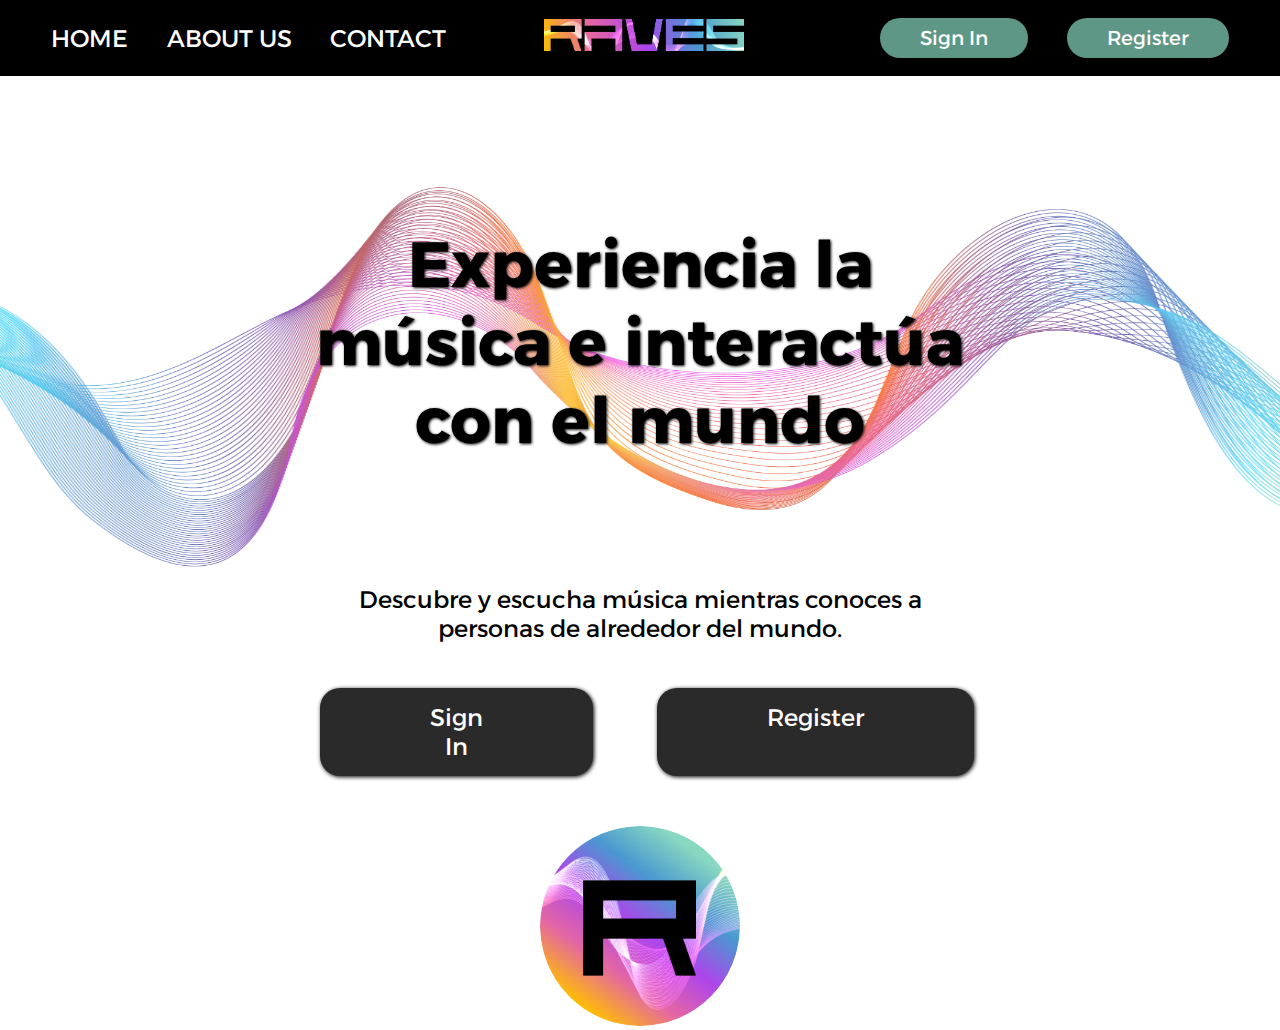
==== src/pages/index.html @ dfc6857e "Add hero section" ====
<!DOCTYPE html>
<html lang="es">
<head>
    <meta charset="UTF-8">
    <meta name="viewport" content="width=device-width, initial-scale=1.0">
    <title>Raves</title>
    <link rel="stylesheet" href="../css/landing-page.css">
    <link rel="stylesheet" href="../css/layout.css">
    <link rel="preconnect" href="https://fonts.googleapis.com">
    <link rel="preconnect" href="https://fonts.gstatic.com/" crossorigin>
    <link href="https://fonts.googleapis.com/css2?family=Alexandria:wght@100..900&family=Raleway:wght@300&family=Rubik:ital@1&display=swap" rel="stylesheet">
</head>
<body>
    <!-- Menu -->
    <nav>
        <div class="nav-left">
            <ul class="nav-links">
                <li><a href="#hero">HOME</a></li>
                <li><a href="#about">ABOUT US</a></li>
                <li><a href="#contact">CONTACT</a></li>
            </ul>
        </div>
        <div class="logo">
            <a href="#hero"><img src="../images/logotipo.png" alt=""></a>
        </div>
        <div class="auth-buttons">
            <a href="sign-in.html">Sign In</a>
            <a href="register.html">Register</a>
        </div>
    </nav>
    <!-- Sección principal -->
    <section id="hero" class="hero-section">
        <h1>Experiencia la música e interactúa con el mundo</h1>
        <p>Descubre y escucha música mientras conoces a personas de alrededor del mundo.</p>
        <div class="hero-buttons">
            <a href="sign-in.html">Sign In</a>
            <a href="register.html">Register</a>
        </div>
        <div class="logo-icon">
            <img src="../images/icono.png" alt="icono">
        </div>
    </section>
</body>
</html>
---- src/css/landing-page.css ----
/* Hero section */
.hero-section {
    text-align: center;
    width: 100vw;
    height: 100%;
    display: flex;
    flex-direction: column;
    align-items: center;
    justify-content: center;
}

.hero-section h1 {
    padding: 25vh 0 14vh;  
    max-width: 55vw;
    text-align: center;
}

.hero-section p {
    font-size: 1.5rem;
    font-weight: 400;
    color: #000000;
    margin-bottom: 5vh;
    max-width: 45vw;
    text-align: center;
}

.hero-buttons {
    display: flex;
    gap:5vw;
    max-width: 50vw;
    margin-bottom: 50px;
}

.hero-buttons a {
    background-color: #2A2A2A;
    color: #ffffff;
    padding: 15px 110px;
    border-radius: 20px;
    font-weight: 400;
    text-decoration: none;
    box-shadow: 1px 1px 4px black;
    transition: 0.3s ease;
}

.hero-buttons a:hover {
    background-color: #FFBF00;
}


.logo-icon img {
    width: 200px;
    border-radius: 50%;
}

/* Waves */
.hero-section::before {
    content: "";
    position: absolute;
    top: -4%;
    left: 50vw;
    transform: translateX(-49%) scale(1.1, 0.6);
    height: 828px;
    width: 2436px;
    background: url('../images/hero.png') no-repeat center;
    z-index: -1;
    opacity: 0.8;
}
---- src/css/layout.css ----
/* General */
* {
    margin: 0;
    padding: 0;
    font-family: "Alexandria", sans-serif;
}

html, body {
    overflow-x: hidden;
    scroll-behavior: smooth;
}

/* Fonts */
h1 {
    font-size: 4rem;
    color: #000;
    font-weight: 700;
    text-shadow: 1px 1px 3px black;
}

a {
    font-size: 1.5rem;
    font-weight: 400;
    color: #ffffff;
    text-decoration: none;
}

p {
    font-size: 1.5rem;
    font-weight: 400;
    color: #000000;
}

/* Nav */
nav {
    position: fixed;
    width: 92vw;
    z-index: 100;
    background-color: #000;
    display: flex;
    justify-content: space-between;
    align-items: center;
    padding: 20px 4vw ;
    height: 4vh;
}

.nav-links {
    list-style: none;
    display: flex;
    gap: 3vw;
}

nav img {
    width: 200px;
    margin-right: 3vw;
}

.auth-buttons {
    display:flex;
    gap: 3vw;
}

.auth-buttons a {
    padding: 8px 40px;
    text-decoration: none;
    font-size: 1.25rem;
    border-radius: 20px;
    background-color: #5F9786;
    transition: 0.3s ease;
}

.auth-buttons a:hover {
    background-color: #FFBF00;
}
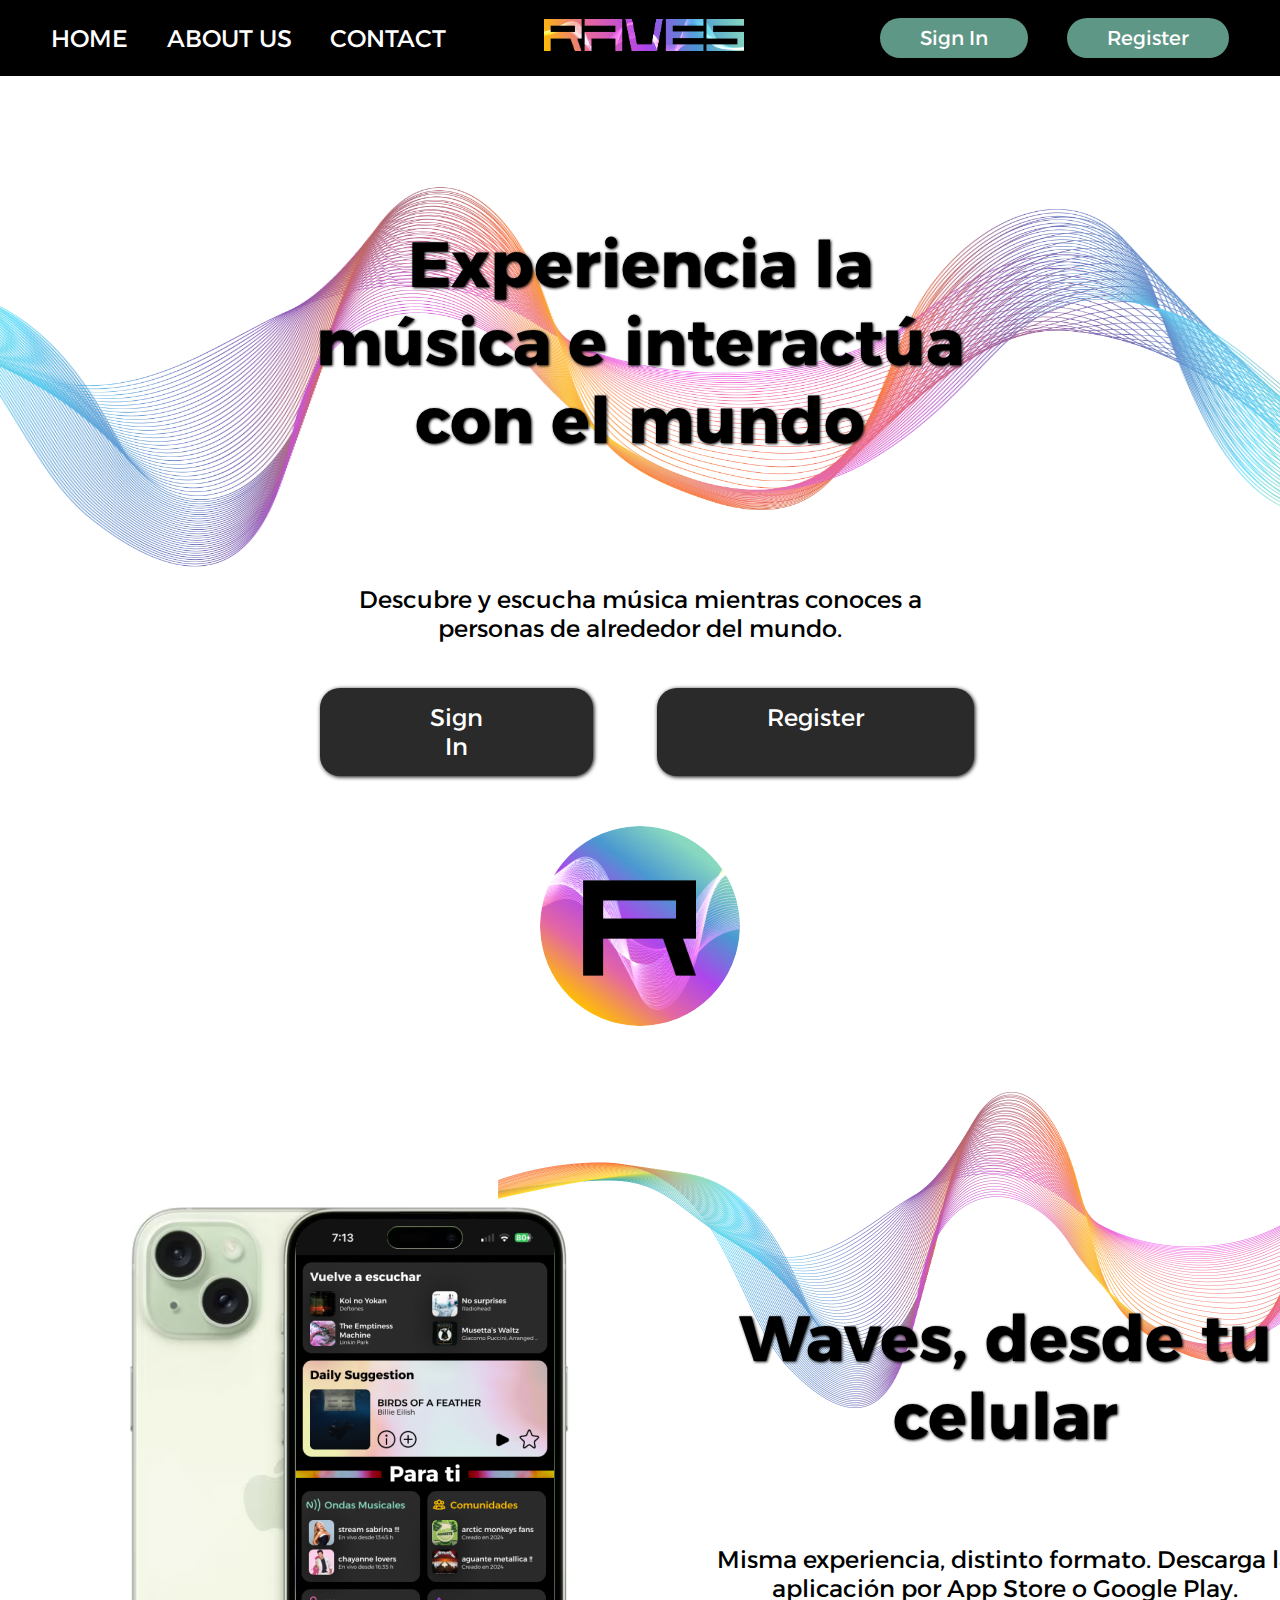
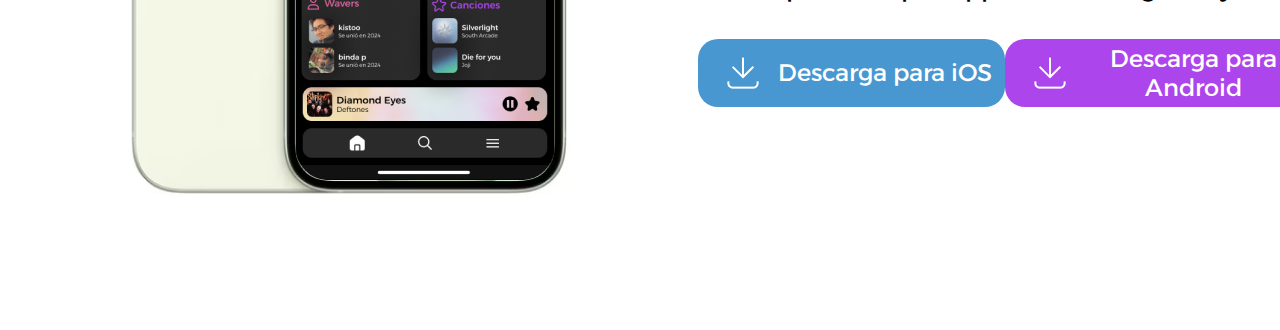
==== commit 0f00d68d: "Add download section" ====
--- a/src/pages/index.html
+++ b/src/pages/index.html
@@ -40,5 +40,19 @@
             <img src="../images/icono.png" alt="icono">
         </div>
     </section>
+    <!--Sección descarga-->
+    <section class="download-section">
+        <div class="download-left">
+            <img src="../images/smartphone.png" alt="">
+        </div>
+        <div class="download-right">
+            <h1>Waves, desde tu celular</h1>
+            <p>Misma experiencia, distinto formato. Descarga la aplicación por App Store o Google Play.</p>
+            <div class="download-buttons">
+                <a href="https://www.apple.com/la/app-store/"><img src="../images/download-icon.png" alt=""> Descarga para iOS</a>
+                <a href="https://play.google.com/store/games?hl=es_419"><img src="../images/download-icon.png" alt=""> Descarga para Android</a>
+            </div>
+        </div>
+    </section>
 </body>
 </html>--- a/src/css/landing-page.css
+++ b/src/css/landing-page.css
@@ -64,4 +64,63 @@
     background: url('../images/hero.png') no-repeat center;
     z-index: -1;
     opacity: 0.8;
-}+}
+
+/*Download section*/
+.download-section {
+    margin-top:5vh;
+    height:95vh;
+    width: 80vw;
+    display: flex;
+    gap: 10vw;
+    margin-left: 10vw;
+    align-items: center;
+}
+
+.download-right {
+    text-align: center;
+    width: 60%;
+}
+
+.download-section h1 {
+    padding: 0 0 10vh;  
+    text-align: center;
+}
+
+
+.download-buttons{
+    display: flex;
+    justify-content: space-between;
+}
+
+.download-buttons a {
+    margin-top: 4vh;
+    display: flex;
+    gap: 10px;
+    color: #ffffff;
+    background-color: #AD45EC;
+    padding: 5px 10px 5px 20px;
+    width: 335px;
+    border-radius: 20px;
+    font-weight: 400;
+    text-decoration: none;
+    align-items: center;
+}
+
+.download-buttons a:first-of-type{
+    background-color: #4997D0;
+}
+
+/* Waves */
+.download-section::before {
+    content: "";
+    position: absolute;
+    top: 93%;
+    left: -5vw;
+    transform: scale(0.7, 0.5);
+    height: 828px;
+    width: 2436px;
+    background: url('../images/hero.png') no-repeat center;
+    z-index: -1;
+    opacity: 0.8;
+}
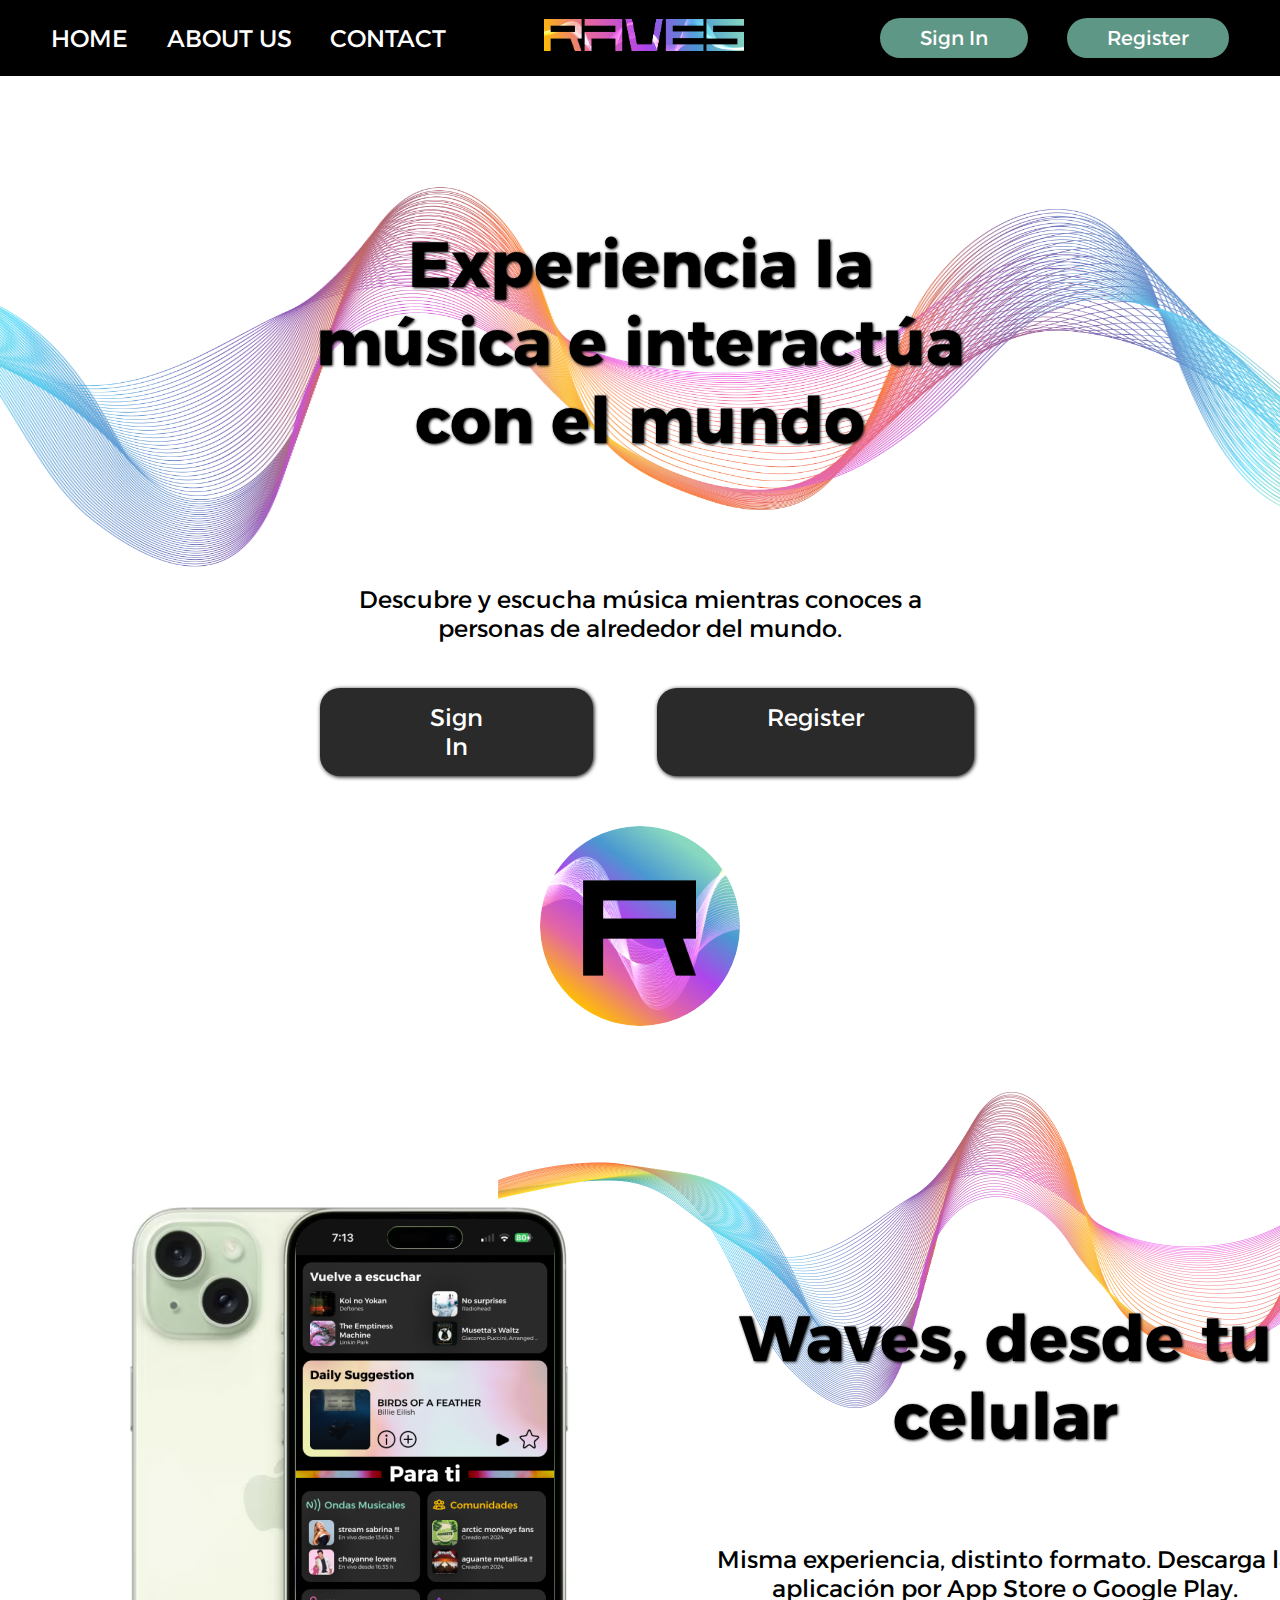
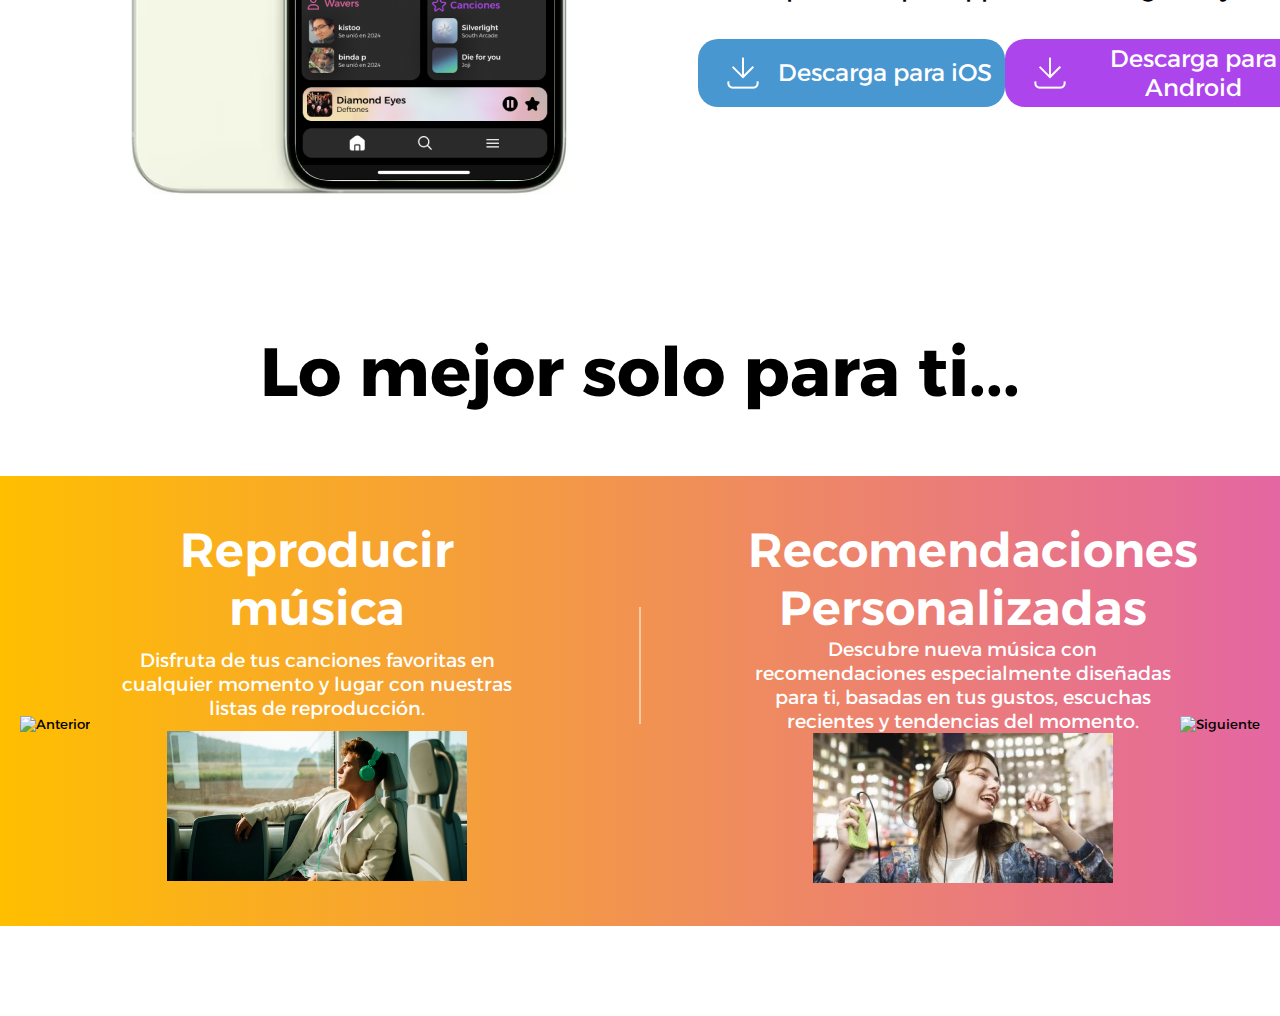
==== commit 1473623d: "Add carousel section" ====
--- a/src/pages/index.html
+++ b/src/pages/index.html
@@ -28,7 +28,8 @@
             <a href="register.html">Register</a>
         </div>
     </nav>
-    <!-- Sección principal -->
+
+    <!-- Hero section -->
     <section id="hero" class="hero-section">
         <h1>Experiencia la música e interactúa con el mundo</h1>
         <p>Descubre y escucha música mientras conoces a personas de alrededor del mundo.</p>
@@ -40,7 +41,8 @@
             <img src="../images/icono.png" alt="icono">
         </div>
     </section>
-    <!--Sección descarga-->
+
+    <!-- Download section -->
     <section class="download-section">
         <div class="download-left">
             <img src="../images/smartphone.png" alt="">
@@ -54,5 +56,78 @@
             </div>
         </div>
     </section>
+
+    <!-- Carousel section -->
+    <section class="carousel-section">
+        <h2>Lo mejor solo para ti...</h2>
+        <div class="carousel">
+            <button class="carousel-control left">
+                <img src="../images/left-control.png" alt="Anterior">
+            </button>
+
+            <div class="carousel-inner">
+                <div class="carousel-item carousel-item-1">
+                    <div class="carousel-column carousel-left">
+                        <h3>Reproducir música</h3>
+                        <p>Disfruta de tus canciones favoritas en cualquier momento y lugar con nuestras listas de reproducción.</p>
+                        <img src="../images/feature-1.png" alt="Reproducir música" class="carousel-image">
+                    </div>
+                    <div class="separator"></div>
+                    <div class="carousel-column carousel-right">
+                        <h3>Recomendaciones Personalizadas</h3>
+                        <p>Descubre nueva música con recomendaciones especialmente diseñadas para ti, basadas en tus gustos, escuchas recientes y tendencias del momento.</p>
+                        <img src="../images/feature-2.png" alt="Recomendaciones personalizadas" class="carousel-image">
+                    </div>
+                </div>
+
+                <div class="carousel-item carousel-item-2">
+                    <div class="carousel-column carousel-left">
+                        <h3>Mapas Musicales</h3>
+                        <p>Explora qué música está sonando en distintas partes del mundo. Descubre escenas locales, artistas emergentes y las tendencias musicales globales, todo en tiempo real.</p>
+                        <img src="../images/feature-3.png" alt="Mapas Musicales" class="carousel-image">
+                    </div>
+                    <div class="separator"></div>
+                    <div class="carousel-column carousel-right">
+                        <h3>Ondas Musicales</h3>
+                        <p>Únete o crea sesiones en vivo donde puedes escuchar música junto a amigos o desconocidos en tiempo real, compartir reacciones y comentarios.</p>
+                        <img src="../images/feature-4.png" alt="Ondas Musicales" class="carousel-image">
+                    </div>
+                </div>
+
+                <div class="carousel-item carousel-item-3">
+                    <div class="carousel-column carousel-left">
+                        <h3>Comunidades</h3>
+                        <p>Participa en comunidades de personas con intereses musicales similares, conecta, comparte playlists, realiza y reacciona a publicaciones.</p>
+                        <img src="../images/feature-5.png" alt="Comunidades" class="carousel-image">
+                    </div>
+                    <div class="separator"></div>
+                    <div class="carousel-column carousel-right">
+                        <h3>Wavers</h3>
+                        <p>Sigue a otros usuarios llamados "Wavers", interactúa con ellos y comparte experiencias musicales en una plataforma donde la música une a las personas de forma única.</p>
+                        <img src="../images/feature-6.png" alt="Wavers" class="carousel-image">
+                    </div>
+                </div>
+
+                <div class="carousel-item carousel-item-4">
+                    <div class="carousel-column carousel-left">
+                        <h3>Perfiles Sonoros</h3>
+                        <p>Personaliza tu "Perfil Sonoro" que refleja tu identidad musical a través de géneros, playlists y un paisaje sonoro visual, conectando con personas que comparten tus gustos.</p>
+                        <img src="../images/feature-7.png" alt="Perfiles Sonoros" class="carousel-image">
+                    </div>
+                    <div class="separator"></div>
+                    <div class="carousel-column carousel-right">
+                        <h3>Estadísticas e Historial</h3>
+                        <p>Accede a estadísticas detalladas sobre tu actividad musical, tus canciones más escuchadas, y revisa el historial de tus descubrimientos musicales, todo en un solo lugar.</p>
+                        <img src="../images/feature-8.png" alt="Estadísticas e Historial" class="carousel-image">
+                    </div>
+                </div>
+            </div>
+
+            <button class="carousel-control right">
+                <img src="../images/right-control.png" alt="Siguiente">
+            </button>
+        </div>
+    </section>
+    <script src="../js/main.js"></script>
 </body>
 </html>--- a/src/css/landing-page.css
+++ b/src/css/landing-page.css
@@ -66,7 +66,7 @@
     opacity: 0.8;
 }
 
-/*Download section*/
+/* Download section */
 .download-section {
     margin-top:5vh;
     height:95vh;
@@ -124,3 +124,131 @@
     z-index: -1;
     opacity: 0.8;
 }
+
+/* Carousel section */
+.carousel-section {
+    text-align: center;
+}
+  
+.carousel-section h2 {
+    font-size: 4.25rem;
+    margin-bottom: 2vh;
+}
+
+.carousel {
+    position: relative;
+    display: flex;
+    align-items: center;
+    justify-content: center;
+    overflow: hidden;
+    width: 100%;
+}
+
+.carousel-inner {
+    display: flex;
+    transition: transform 0.5s ease;
+    height: 50vh;
+    width: 100vw;
+    margin: 5vh auto 10vh;
+}
+
+.carousel-item {
+    min-width: 100%;
+    box-sizing: border-box;
+    color: white;
+    display: flex;
+    justify-content: space-between;
+    padding: 5vh 2vw;
+}
+
+.carousel-column {
+    max-width: 35%;
+    display: flex;
+    flex-direction: column;
+    justify-content: space-between;
+    text-align: center;
+}
+
+.carousel-left {
+    padding-left: 6vw;
+}
+
+.carousel-right {
+    padding-right: 6vw;
+}
+
+.carousel-left h3, .carousel-right h3 {
+    font-size: 3rem;
+    font-weight: 600;
+}
+
+.carousel-left p, .carousel-right p {
+    color: #FFFFFF;
+    font-size: 1.2rem;
+    font-weight: 400;
+}
+
+.carousel-left img, .carousel-right img {
+    max-width: 100%;
+    height: auto;
+    align-self: center;
+}
+
+.carousel-item-1 {
+    background: linear-gradient(90deg, #FFBF00, #E466A2);
+}
+
+.carousel-item-2 {
+    background: linear-gradient(90deg, #E466A2, #AD45EC);
+}
+
+.carousel-item-3 {
+    background: linear-gradient(90deg, #AD45EC, #4997D0);
+}
+
+.carousel-item-4 {
+    background: linear-gradient(90deg, #4997D0, #88D8C0);
+}
+
+.carousel-control {
+    background: none;
+    border: none;
+    cursor: pointer;
+    position: absolute;
+    top: 50%;
+    transform: translateY(-50%);
+    z-index: 99;
+}
+
+.carousel-control.left {
+    left: 20px;
+}
+
+.carousel-control.right {
+    right: 20px;
+}
+
+.separator {
+    width: 1px;
+    height: 20%;
+    background-color: #ffffff;
+    position: absolute;
+    transform: translateX(-50%);
+    top: 30%;
+}
+
+.carousel-item-1 .separator {
+    left: 50%;
+}
+
+.carousel-item-2 .separator {
+    left: 150%;
+}
+
+.carousel-item-3 .separator {
+    left: 250%;
+}
+
+.carousel-item-4 .separator {
+    left: 350%;
+}
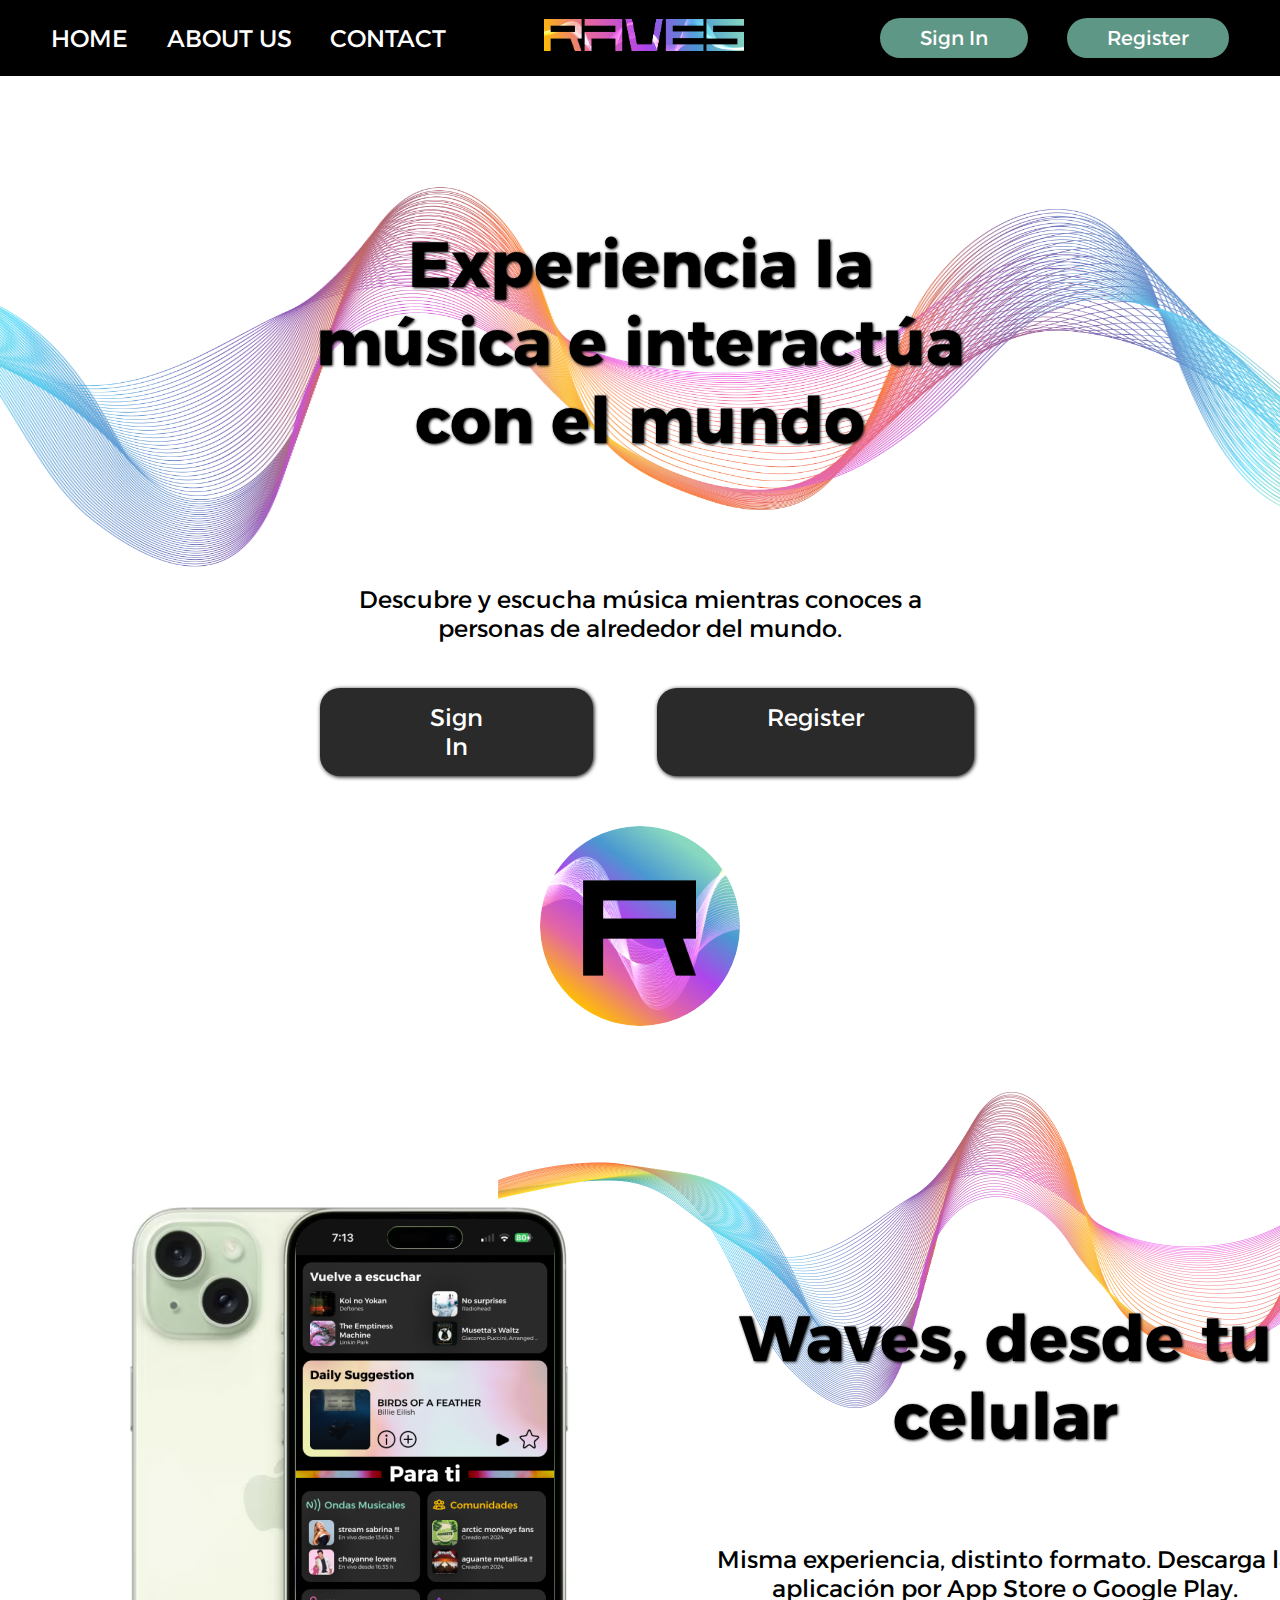
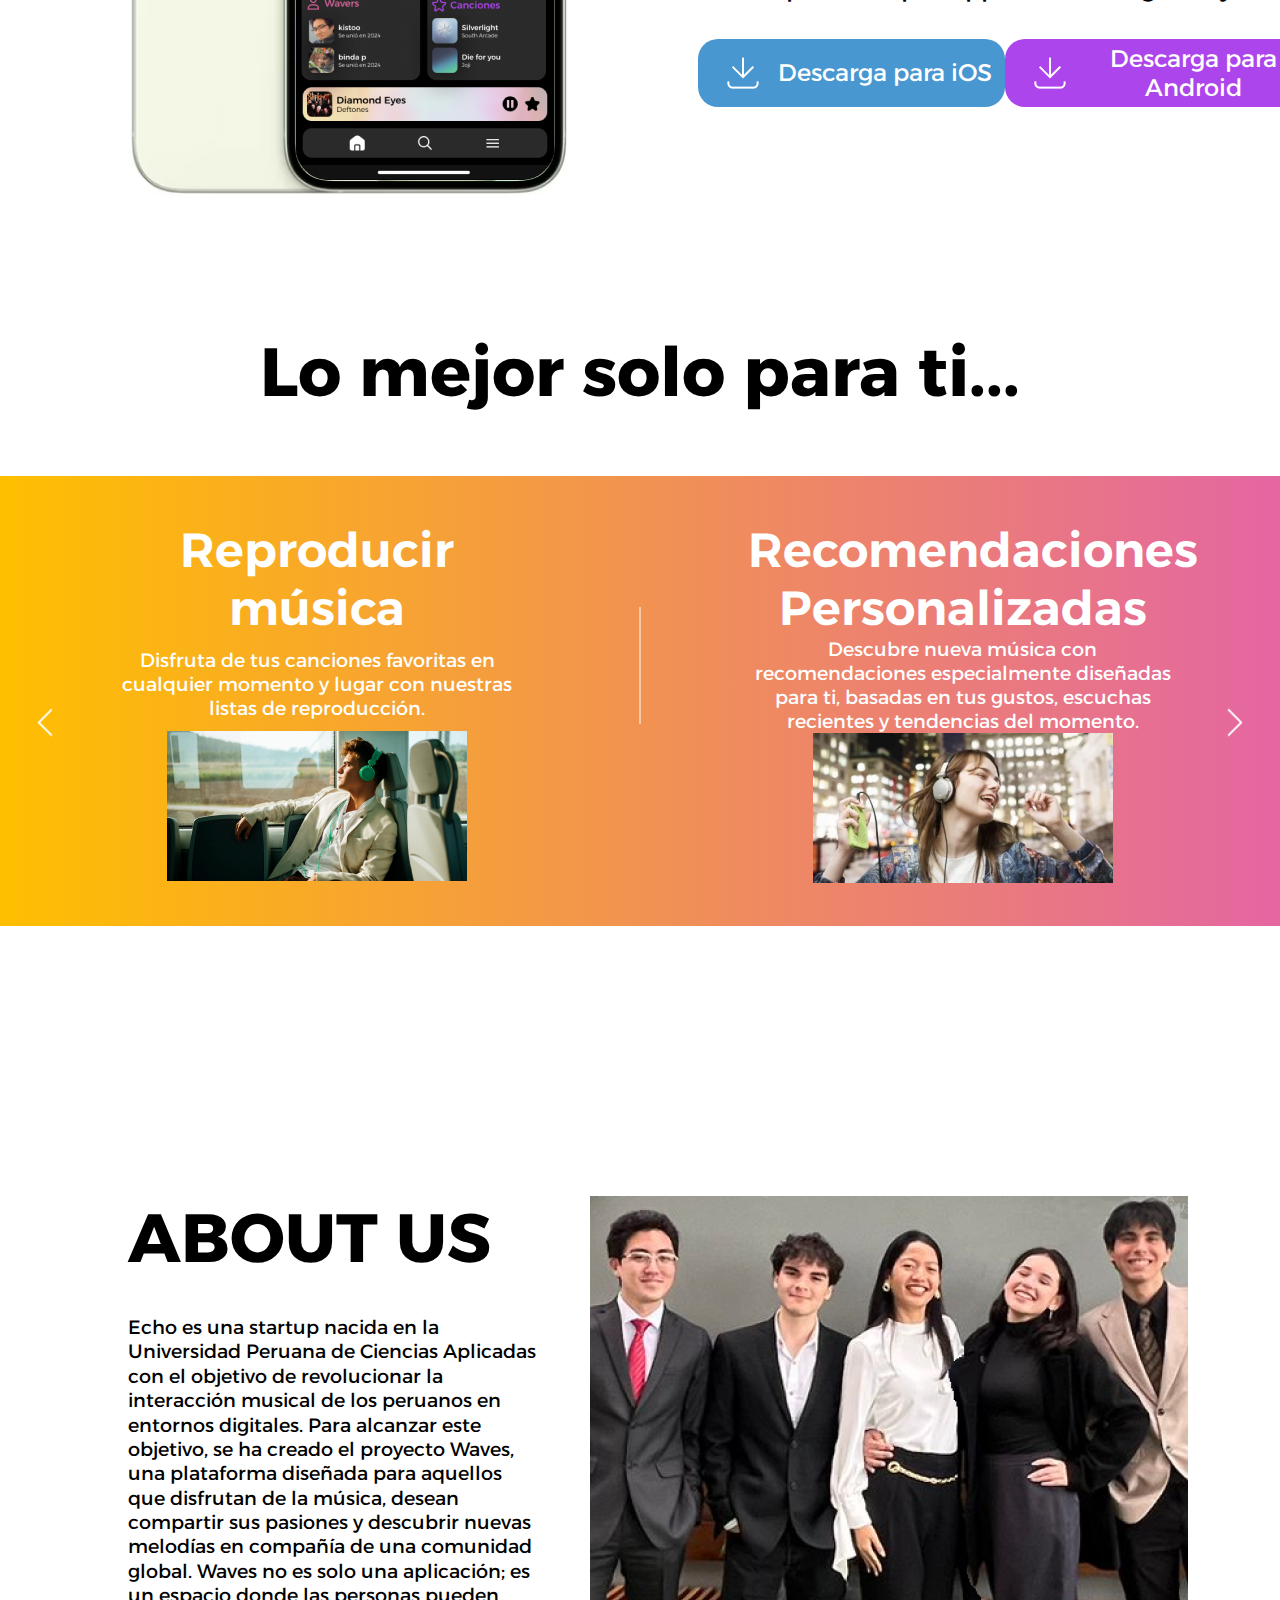
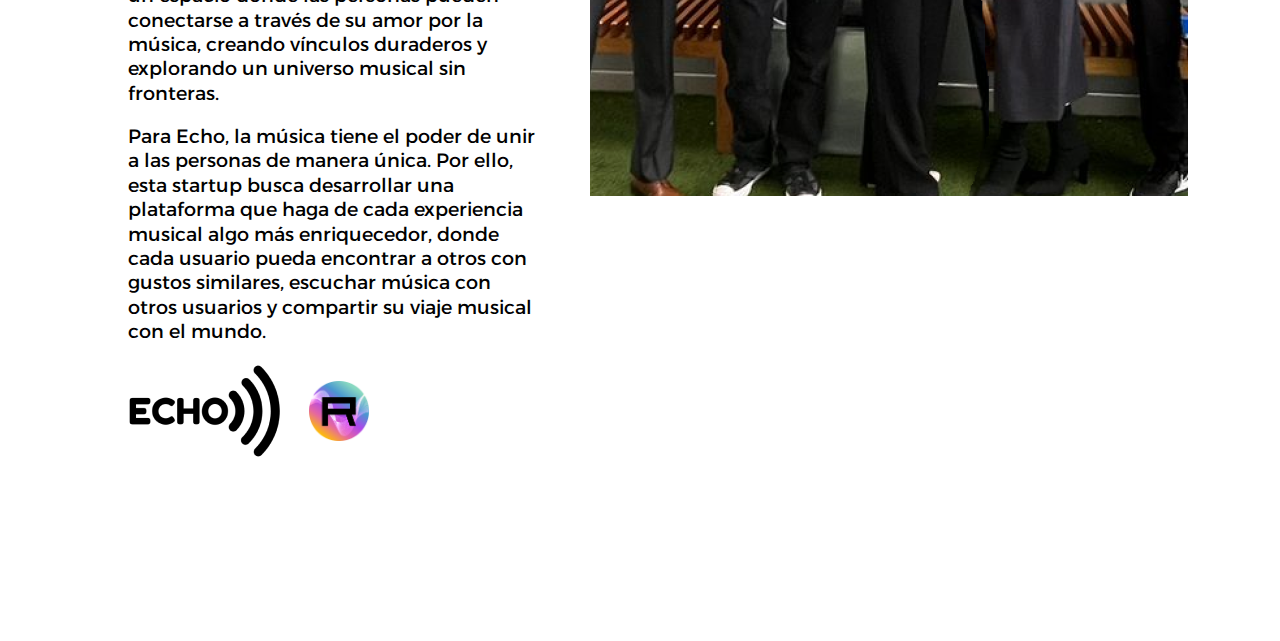
==== commit 3e45200a: "Add about us section" ====
--- a/src/pages/index.html
+++ b/src/pages/index.html
@@ -128,6 +128,22 @@
             </button>
         </div>
     </section>
+
+    <!-- About us section -->
+    <section id="about" class="about-us-section">
+        <div class="about-us-info">
+            <h2>ABOUT US</h2>
+            <p>Echo es una startup nacida en la Universidad Peruana de Ciencias Aplicadas con el objetivo de revolucionar la interacción musical de los peruanos en entornos digitales. Para alcanzar este objetivo, se ha creado el proyecto Waves, una plataforma diseñada para aquellos que disfrutan de la música, desean compartir sus pasiones y descubrir nuevas melodías en compañía de una comunidad global. Waves no es solo una aplicación; es un espacio donde las personas pueden conectarse a través de su amor por la música, creando vínculos duraderos y explorando un universo musical sin fronteras.</p>
+            <br>
+            <p>Para Echo, la música tiene el poder de unir a las personas de manera única. Por ello, esta startup busca desarrollar una plataforma que haga de cada experiencia musical algo más enriquecedor, donde cada usuario pueda encontrar a otros con gustos similares, escuchar música con otros usuarios y compartir su viaje musical con el mundo.</p>
+            <div>
+                <img src="../images/echo.png" alt="">
+                <img class="about-us-icono" src="../images/icono.png" alt="">
+            </div>
+        </div>
+        <img src="../images/team.png" alt="">
+    </section>
+
     <script src="../js/main.js"></script>
 </body>
 </html>--- a/src/css/landing-page.css
+++ b/src/css/landing-page.css
@@ -252,3 +252,41 @@
 .carousel-item-4 .separator {
     left: 350%;
 }
+
+/* About us section*/
+.about-us-section {
+    display: flex;
+    padding: 20vh 5vw;
+    padding-left: 10vw;
+    gap: 2vw;
+}
+
+.about-us-info {
+    width: 43vw;
+}
+
+.about-us-info>div {
+    display: flex;
+    align-items: center;
+    gap: 2vw;
+    margin-top: 2vh;
+}
+
+.about-us-info p {
+    font-size: 1.2rem;
+    line-height: 24.38px;
+}
+
+.about-us-info h2 {
+    font-size: 4.25rem;
+    margin-bottom: 4vh;
+}
+
+.about-us-icono {
+    height: 60px;
+}
+
+.about-us-section>img {
+    height: 600px;
+    margin: 0 2vw;
+}
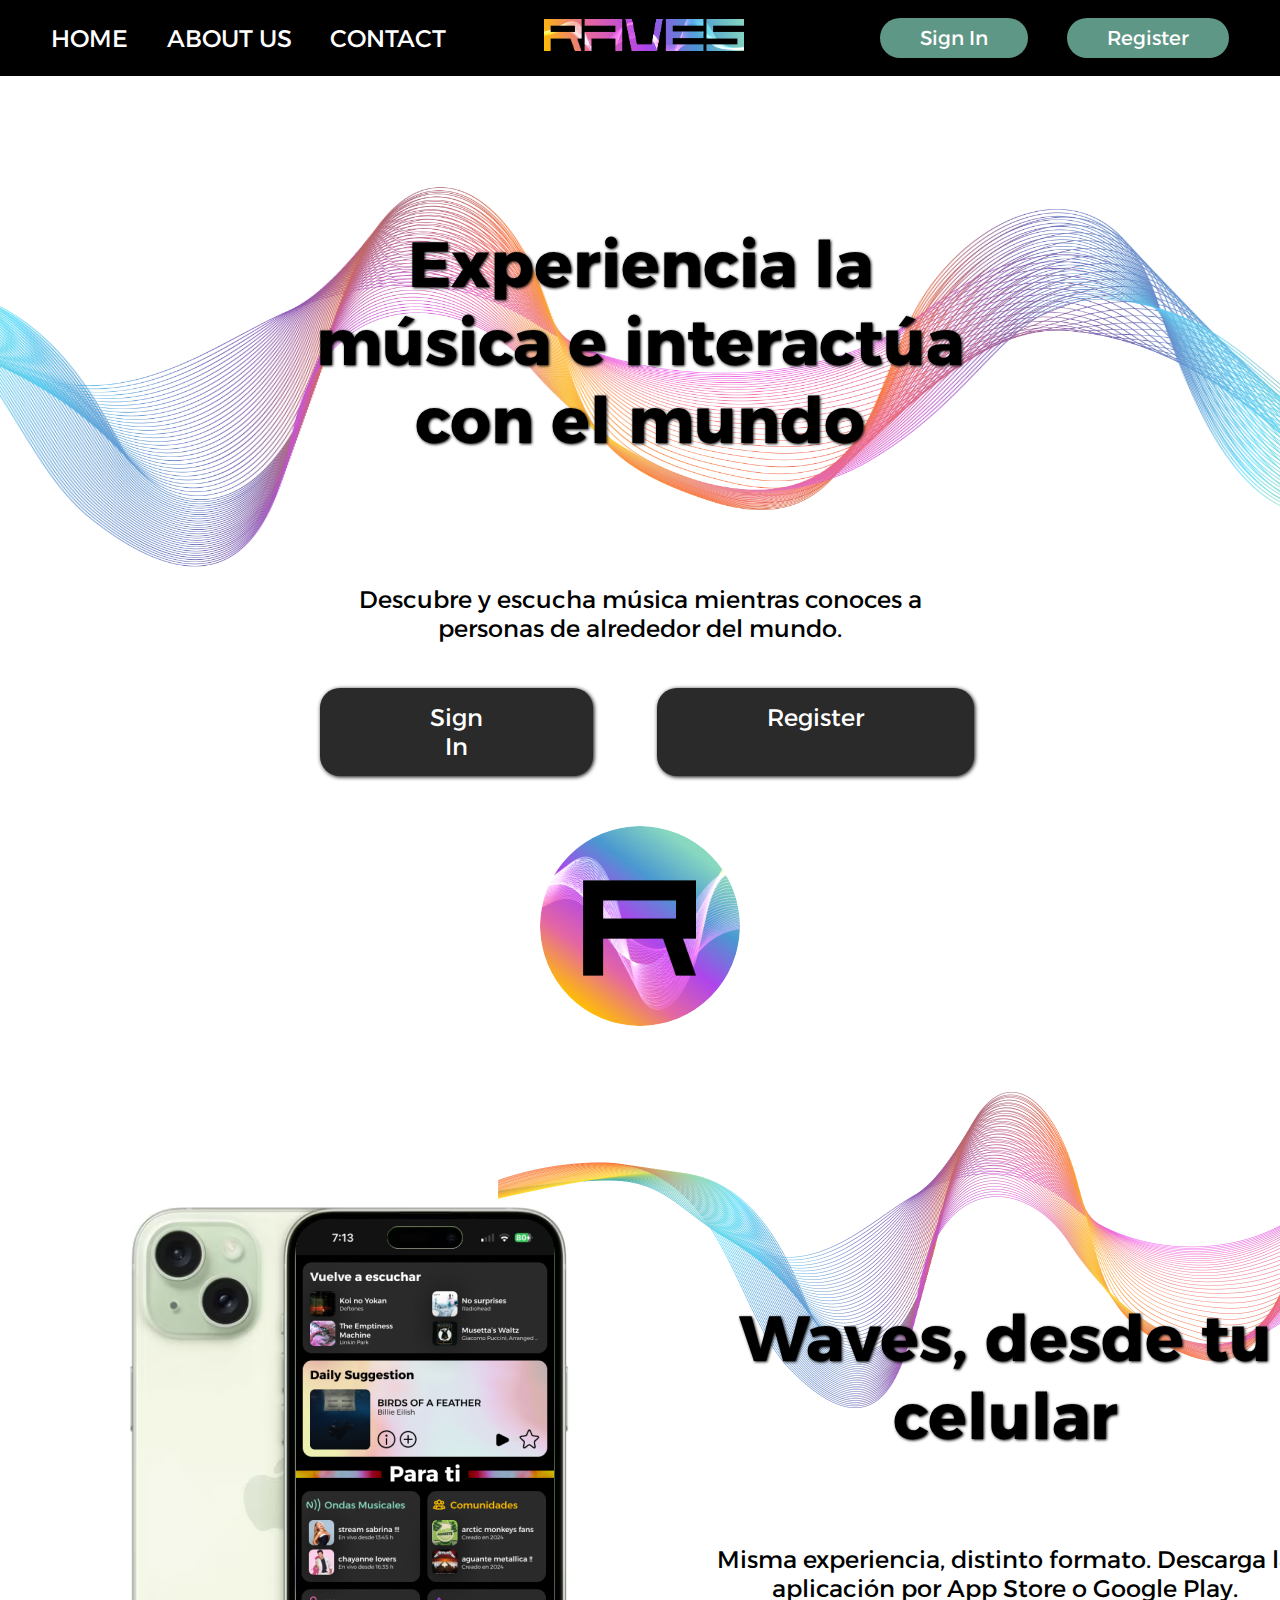
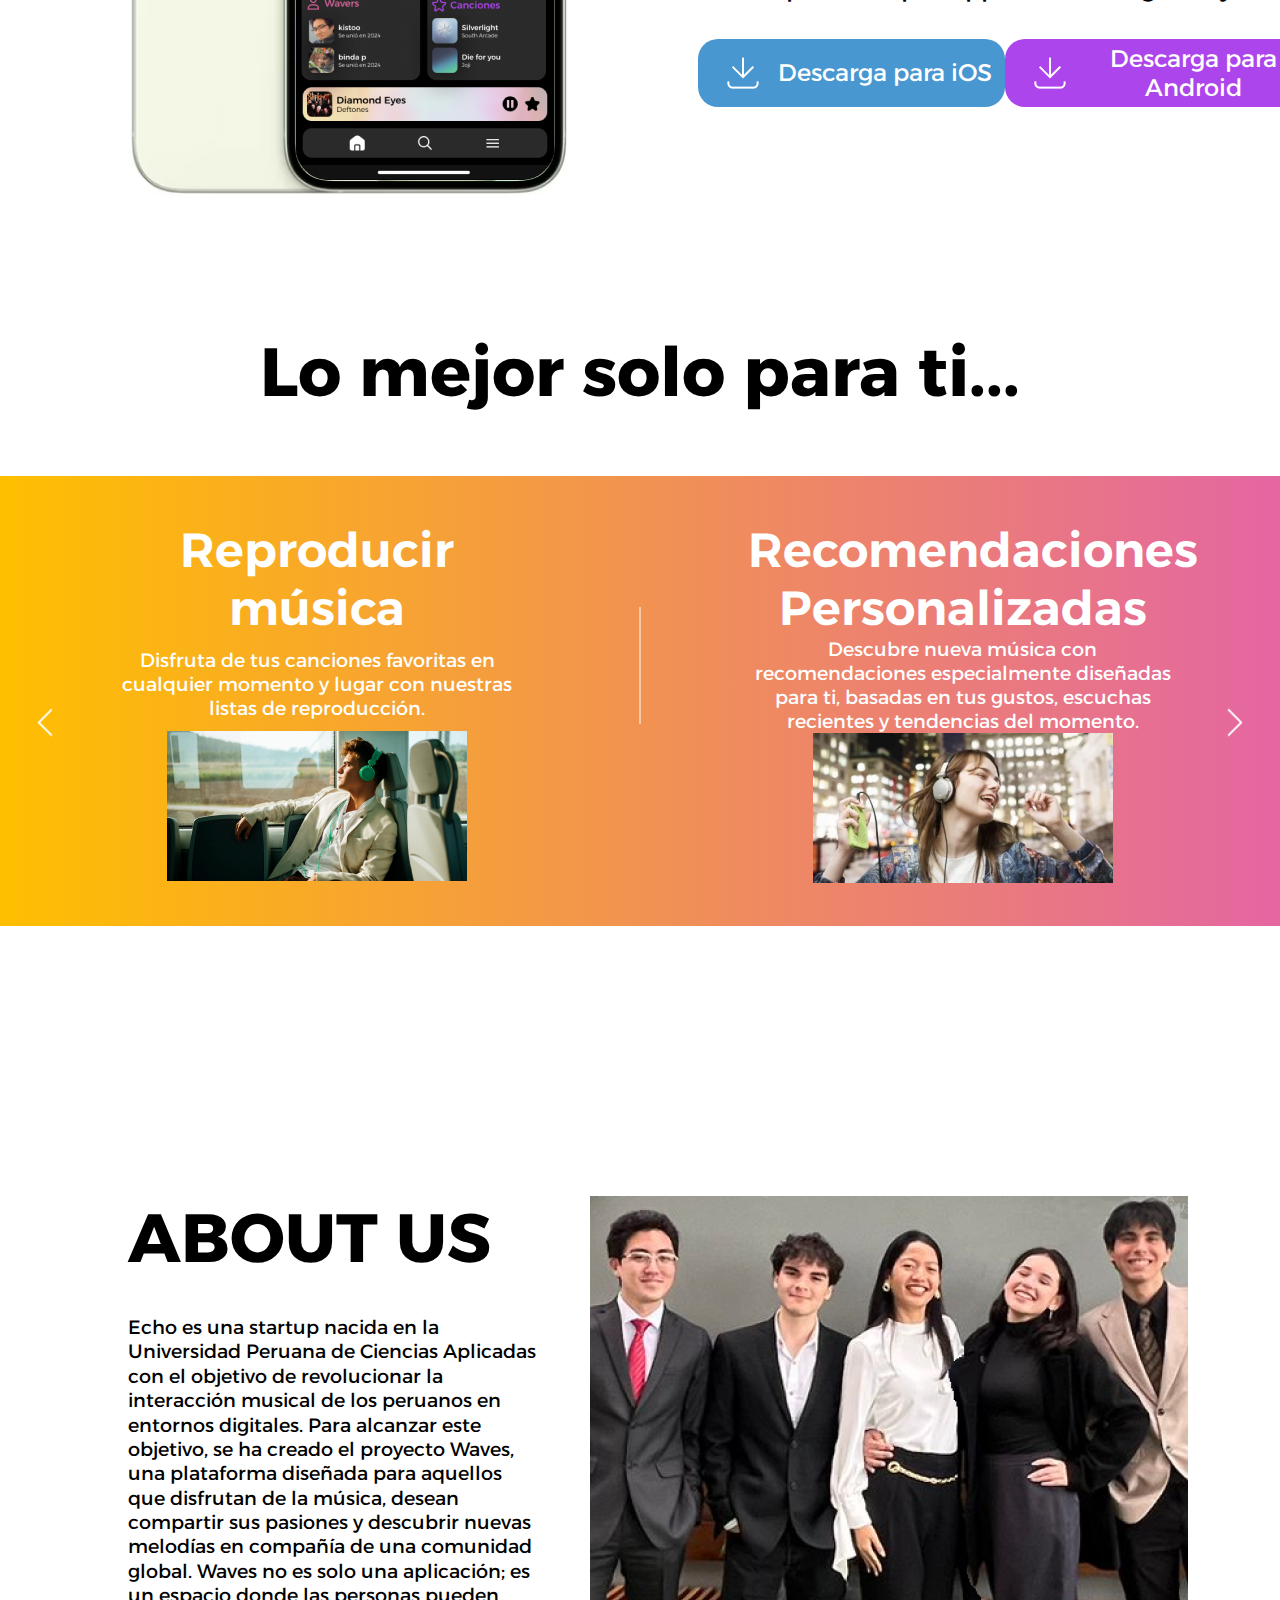
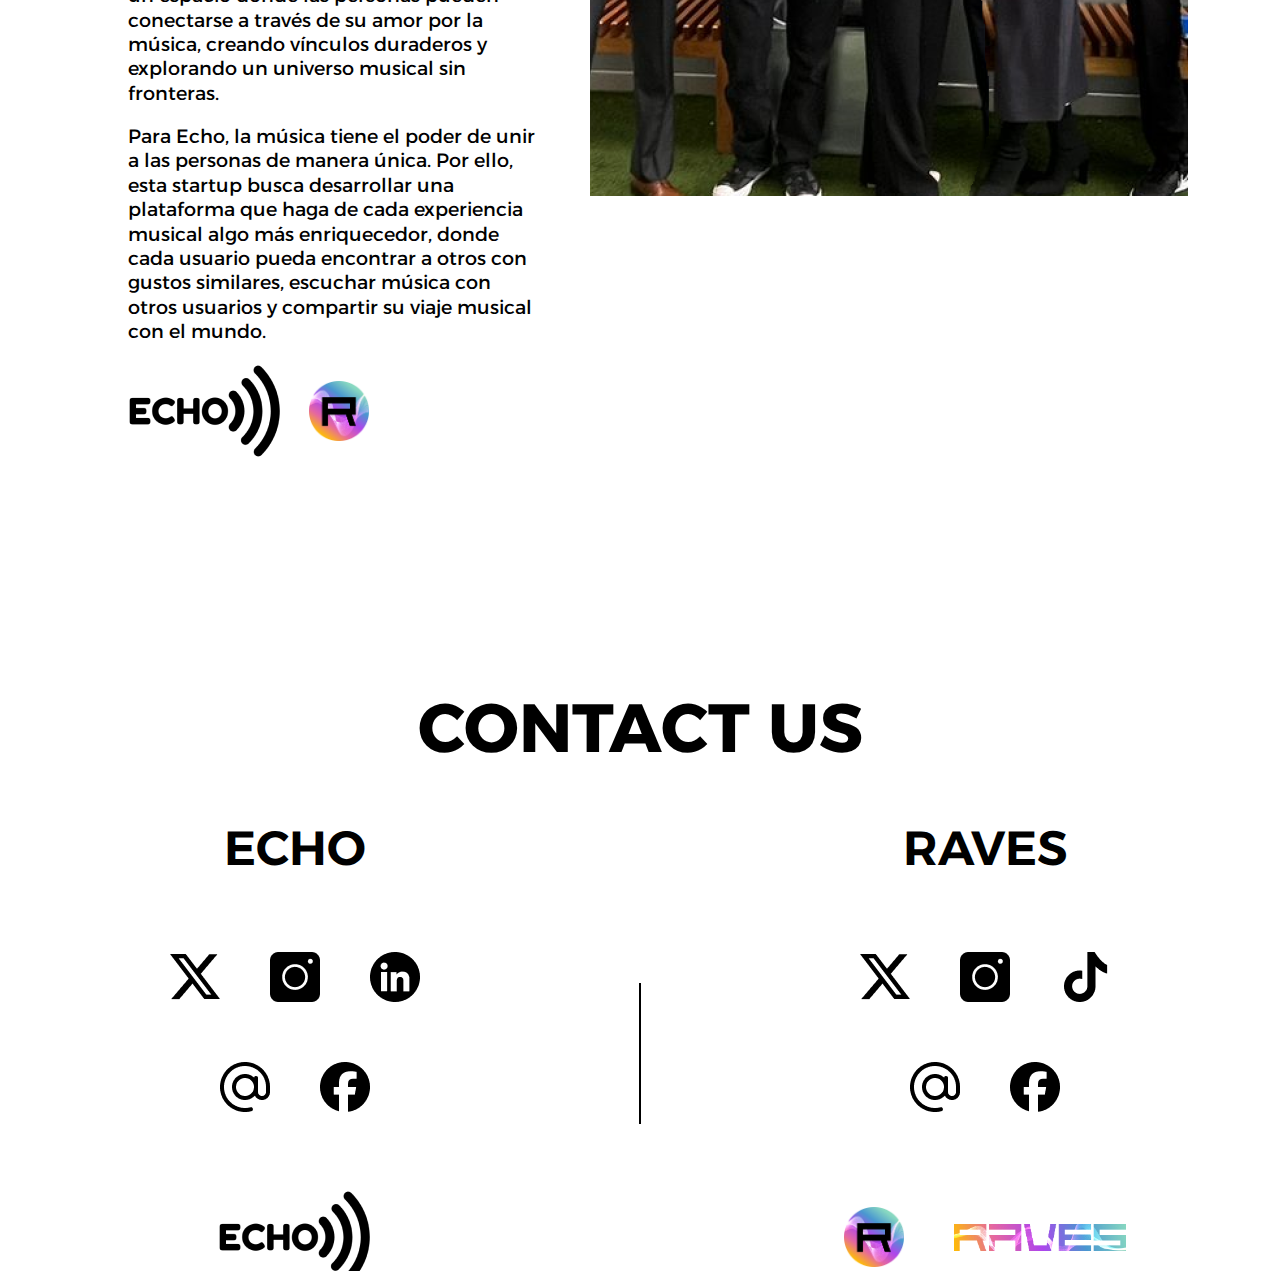
==== commit 5305700c: "Add contact us section" ====
--- a/src/pages/index.html
+++ b/src/pages/index.html
@@ -144,6 +144,47 @@
         <img src="../images/team.png" alt="">
     </section>
 
+    <!-- Contact us section -->
+    <section id="contact" class="contact-us-section">
+        <h2>CONTACT US</h2>
+        <div class="contact-us-social">
+            <div class="contact-us-column left">
+                <h3>ECHO</h3>
+                <div class="social-row">
+                    <img src="../images/twitter.png" alt="">
+                    <img src="../images/instagram.png" alt="">
+                    <img src="../images/linkedin.png" alt="">
+                </div>
+                <div class="social-row">
+                    <img src="../images/email.png" alt="">
+                    <img src="../images/facebook.png" alt="">
+                </div>
+                <div class="contact echo">
+                    <img src="../images/echo.png" alt="">
+                </div>
+            </div>
+
+            <div class="contact-us-separator"></div>
+            
+            <div class="contact-us-column right">
+                <h3>RAVES</h3>
+                <div class="social-row">
+                    <img src="../images/twitter.png" alt="">
+                    <img src="../images/instagram.png" alt="">
+                    <img src="../images/tiktok.png" alt="">
+                </div>
+                <div class="social-row">
+                    <img src="../images/email.png" alt="">
+                    <img src="../images/facebook.png" alt="">
+                </div>
+                <div class="contact raves">
+                    <img src="../images/icono.png" alt="">
+                    <img src="../images/logotipo.png" alt="">
+                </div>
+            </div>
+        </div>
+    </section>
+
     <script src="../js/main.js"></script>
 </body>
 </html>--- a/src/css/landing-page.css
+++ b/src/css/landing-page.css
@@ -290,3 +290,72 @@
     height: 600px;
     margin: 0 2vw;
 }
+
+/* Contact us section */
+.contact-us-section {
+    margin:5vh 0;
+    text-align: center;
+    height: 60vh;
+}
+
+.contact-us-section h2 {
+    font-size: 4.25rem; 
+    font-weight: 700;
+    margin-bottom: 50px;
+}
+
+.contact-us-social {
+    display: flex;
+    align-items: center;
+    justify-content: space-around;
+    position: relative;
+    gap: 100px;
+}
+
+.contact-us-social img{
+    margin: 15px;
+}
+
+.contact-us-column {
+    display: flex;
+    flex-direction: column;
+    align-items: center;
+    gap: 30px;
+    width: 300px;
+}
+
+.contact-us-column h3 {
+    font-size: 3rem;
+    font-weight: 600;
+    margin-bottom: 30px;
+}
+
+.social-row {
+    display: flex;
+    gap: 20px;
+}
+
+.contact {
+    display: flex;
+    gap: 20px;
+    margin-top: 30px;
+    align-items: center;
+    height: 100px;
+}
+
+.contact.raves img:first-child{
+    height: 60px;
+}
+
+.contact.raves img:nth-child(2) {
+    height: 27px;
+}
+
+.contact-us-separator {
+    width: 2px;
+    height: 30%;
+    background-color: #000;
+    position: absolute;
+    left: 50vw;
+    transform: translateX(-50%); 
+}
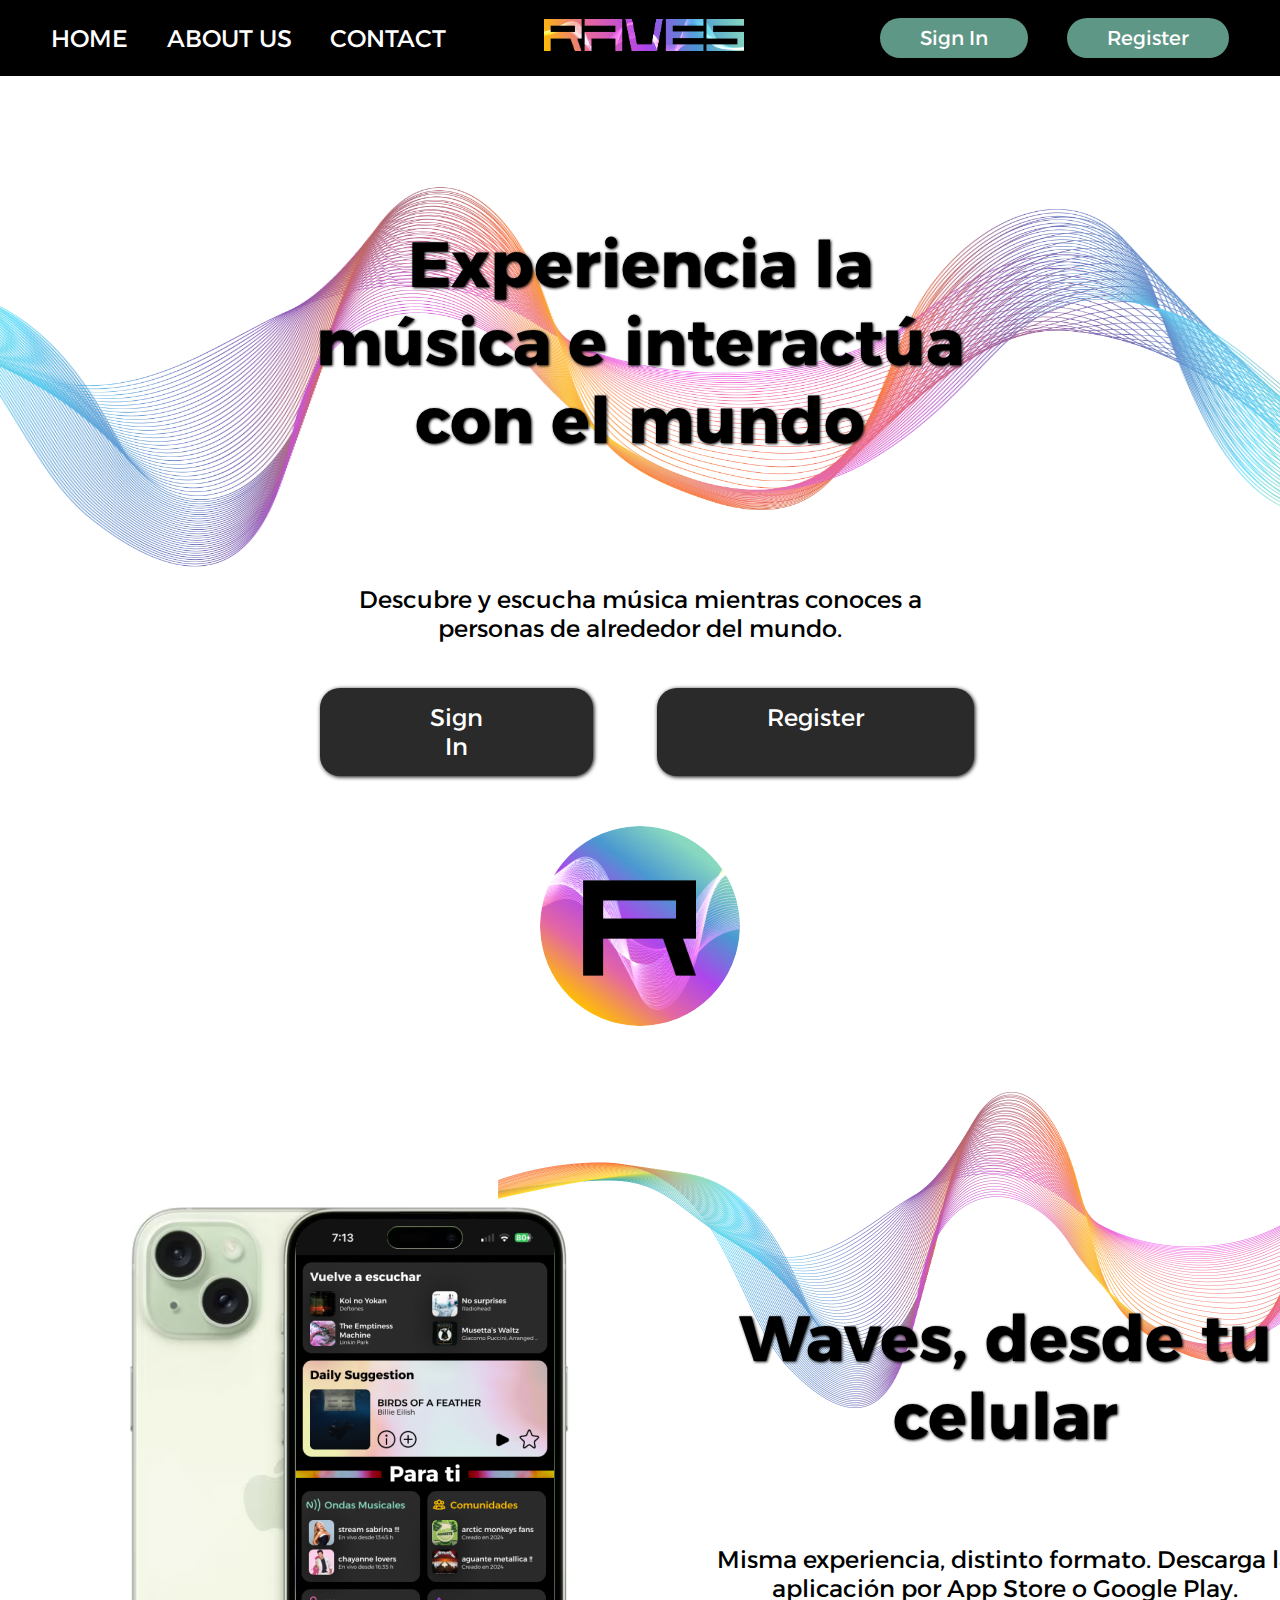
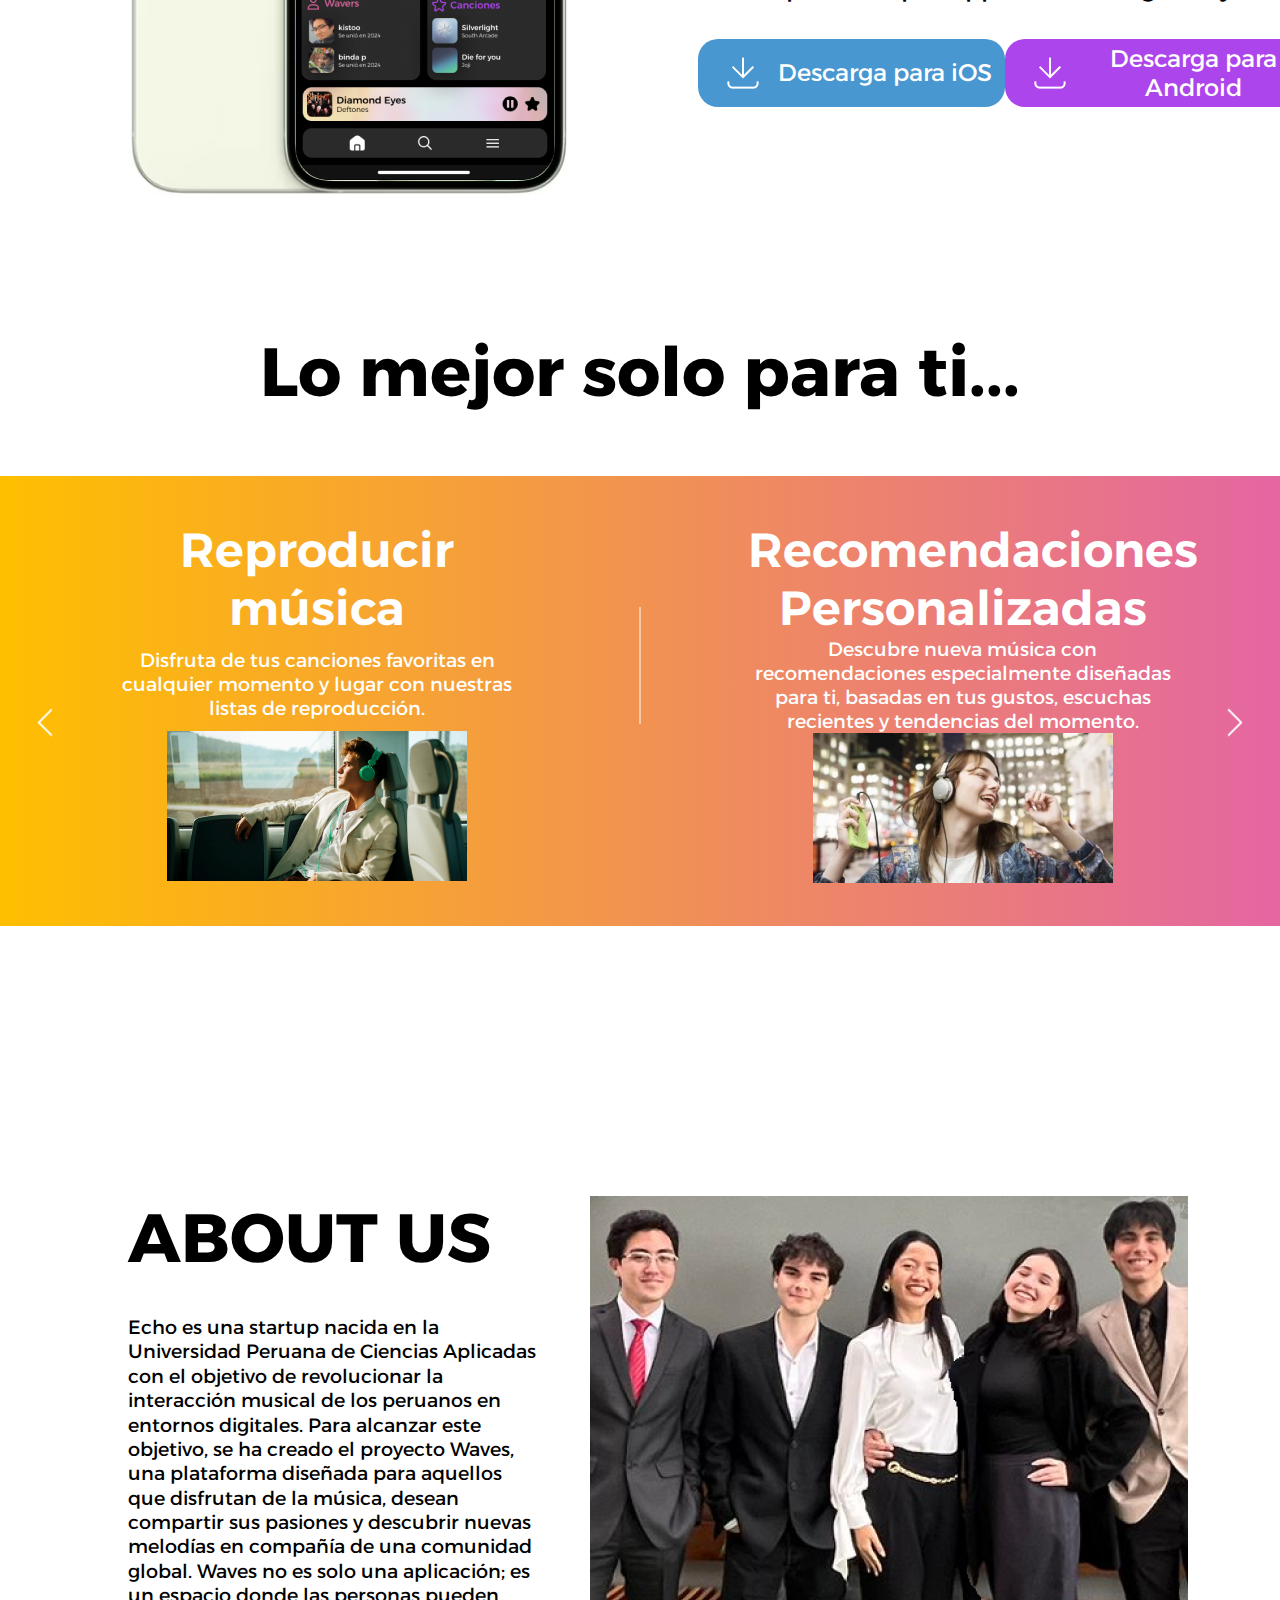
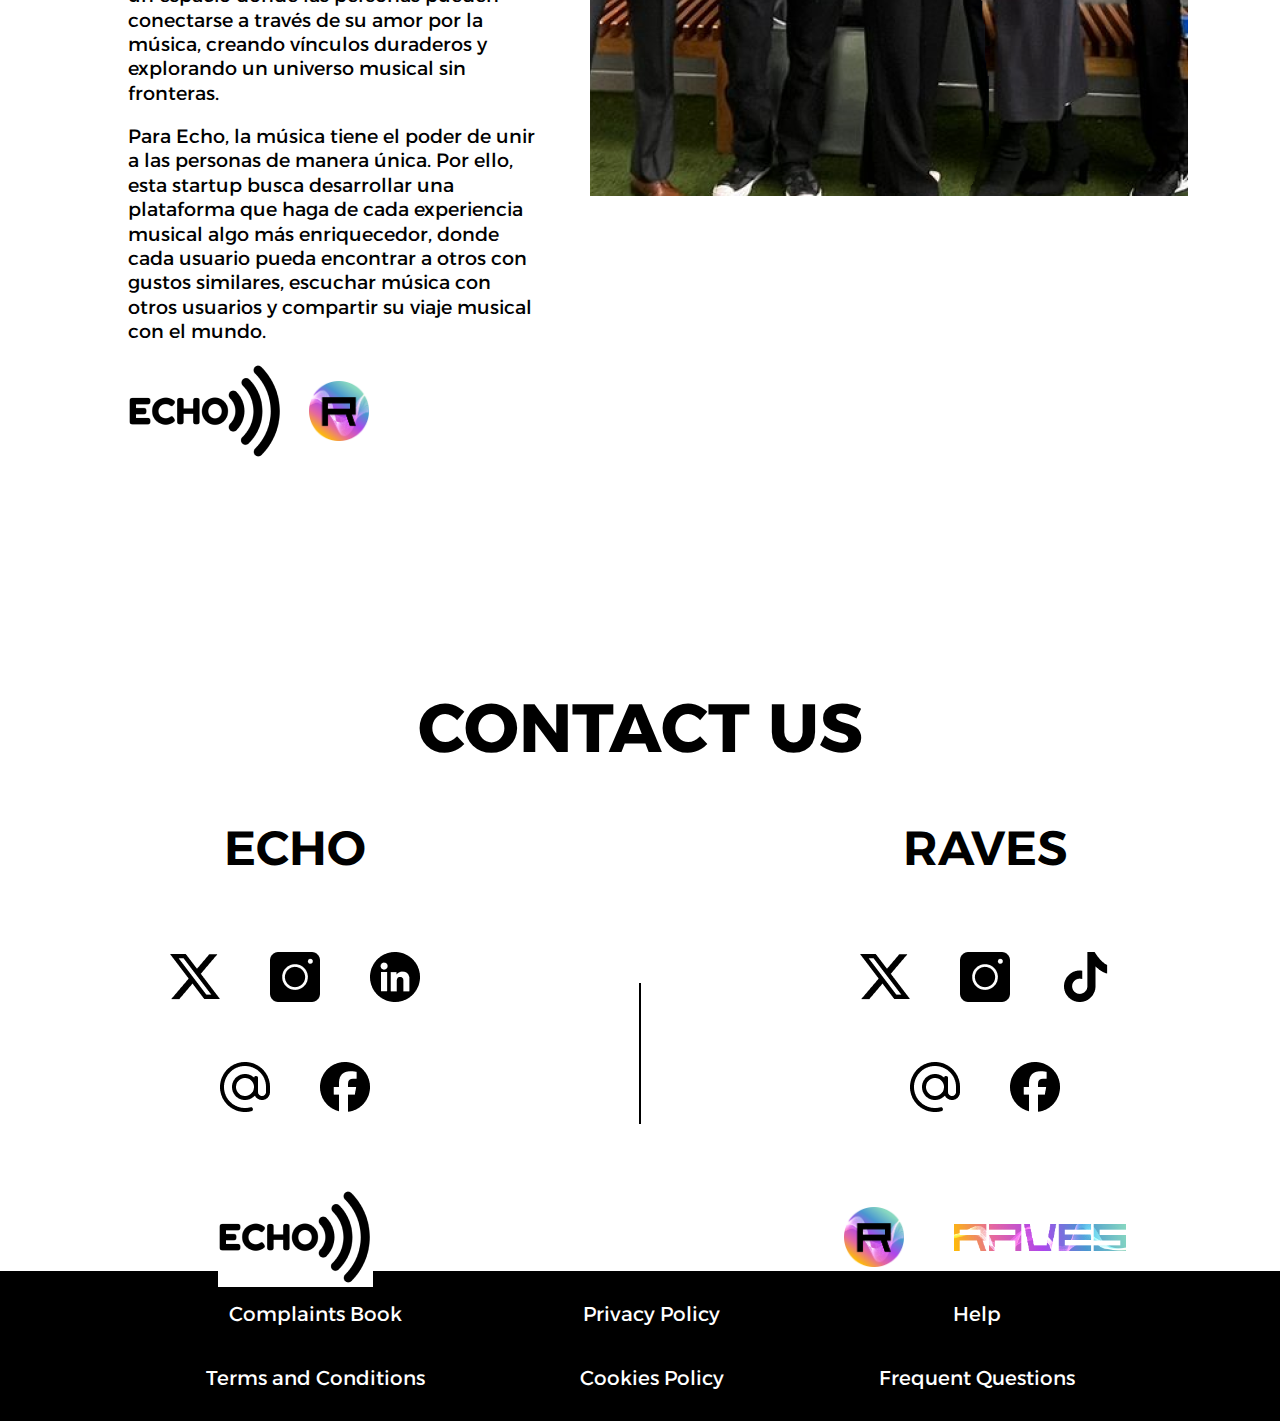
==== commit 9c58e8a3: "Add footer" ====
--- a/src/pages/index.html
+++ b/src/pages/index.html
@@ -185,6 +185,24 @@
         </div>
     </section>
 
+    <!-- Footer -->
+    <footer class="footer-section">
+        <div class="footer-links">
+            <div class="footer-column">
+                <a href="../../docs/complaints-book.pdf">Complaints Book</a>
+                <a href="../../docs/terms-and-conditions.pdf">Terms and Conditions</a>
+            </div>
+            <div class="footer-column">
+                <a href="../../docs/privacy-policy.pdf">Privacy Policy</a>
+                <a href="../../docs/cookies-policy.pdf">Cookies Policy</a>
+            </div>
+            <div class="footer-column">
+                <a href="../../docs/help.pdf">Help</a>
+                <a href="../../docs/frequent-questions.pdf">Frequent Questions</a>
+            </div>
+        </div>
+    </footer>
+
     <script src="../js/main.js"></script>
 </body>
 </html>--- a/src/css/layout.css
+++ b/src/css/layout.css
@@ -71,4 +71,40 @@
 
 .auth-buttons a:hover {
     background-color: #FFBF00;
+}
+
+/* Footer */
+.footer-section {
+    background-color: #000;
+    color: #fff;
+    padding: 30px 0;
+    display: flex;
+    align-items: center;
+    justify-content: center;
+    height: 10vh;
+}
+
+.footer-links {
+    display: flex;
+    justify-content: space-around;
+    width: 80vw;
+}
+
+.footer-column {
+    display: flex;
+    flex-direction: column;
+    align-items: center;
+}
+
+.footer-links a {
+    color: #fff;
+    text-decoration: none;
+    font-size: 1.25rem;
+    font-weight: 400;
+    transition: color 0.3s;
+    padding: 20px;
+}
+
+.footer-links a:hover {
+    color: #88D8C0;
 }